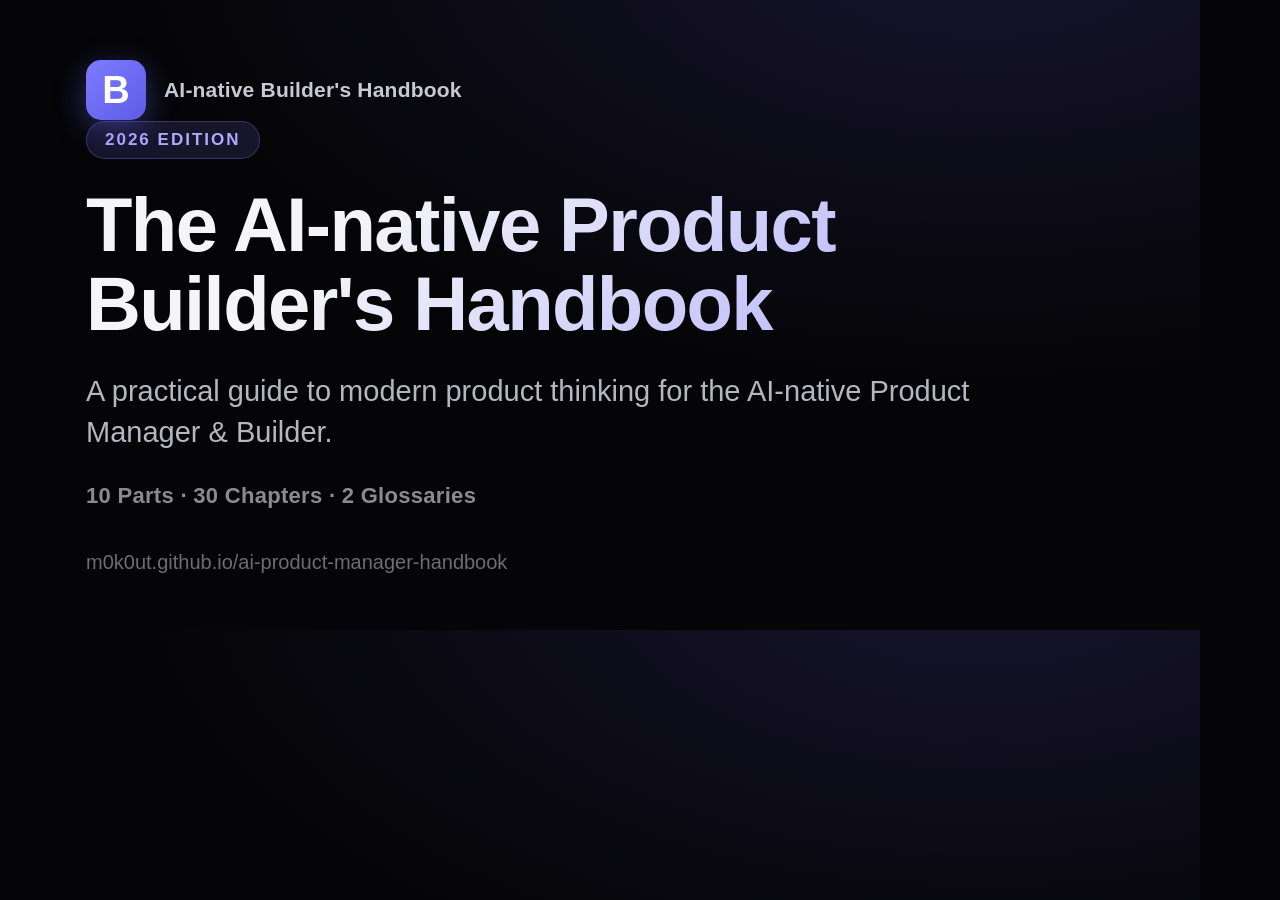
==== scripts/og_card.html @ b9b87969 "Reposition around the AI-native Product Builder Rename to "The AI-native Product Builder's Handbook"" ====
<!DOCTYPE html>
<!--
  Social preview (Open Graph) card for The AI-native Product Builder's Handbook.
  Regenerate docs/og.png after any title/positioning change:

    "/Applications/Google Chrome.app/Contents/MacOS/Google Chrome" \
      --headless --disable-gpu --force-device-scale-factor=1 --hide-scrollbars \
      --window-size=1200,630 --screenshot=docs/og.png \
      "file://$PWD/scripts/og_card.html"
-->
<html lang="en">
<head>
<meta charset="utf-8" />
<style>
  * { margin: 0; padding: 0; box-sizing: border-box; }
  html, body { width: 1200px; height: 630px; overflow: hidden; }
  body {
    background: radial-gradient(125% 125% at 82% -10%, #17142e 0%, #050507 56%);
    color: #f5f5f7;
    font-family: -apple-system, BlinkMacSystemFont, "Segoe UI", Helvetica, Arial, sans-serif;
    display: flex; flex-direction: column; justify-content: center;
    padding: 0 86px; position: relative; -webkit-font-smoothing: antialiased;
  }
  .brand { position: absolute; top: 60px; left: 86px; display: flex; align-items: center; gap: 18px; }
  .mark {
    width: 60px; height: 60px; border-radius: 15px;
    background: linear-gradient(135deg, #7d7bff, #5e5ce6);
    display: flex; align-items: center; justify-content: center;
    font-size: 38px; font-weight: 800; color: #fff;
    box-shadow: 0 8px 30px rgba(94, 92, 230, 0.45);
  }
  .brand-text { font-size: 21px; font-weight: 600; color: #c9c9d4; letter-spacing: 0.2px; }
  .edition {
    align-self: flex-start; font-size: 17px; font-weight: 700; letter-spacing: 2px;
    text-transform: uppercase; color: #b3a8ff;
    background: rgba(125, 123, 255, 0.14); border: 1px solid rgba(125, 123, 255, 0.32);
    padding: 8px 18px; border-radius: 999px; margin-bottom: 26px;
  }
  h1 {
    font-size: 76px; line-height: 1.04; font-weight: 800; letter-spacing: -1.6px;
    background: linear-gradient(135deg, #f5f5f7 26%, #8f8cff 120%);
    -webkit-background-clip: text; background-clip: text; -webkit-text-fill-color: transparent;
    max-width: 1010px; margin-bottom: 28px;
  }
  .lede { font-size: 29px; line-height: 1.42; color: #b6b6c0; max-width: 950px; margin-bottom: 30px; }
  .stats { font-size: 22px; font-weight: 600; color: #8a8a92; letter-spacing: 0.3px; }
  .url { position: absolute; bottom: 56px; left: 86px; font-size: 20px; font-weight: 500; color: #6c6c78; }
</style>
</head>
<body>
  <div class="brand">
    <div class="mark">B</div>
    <div class="brand-text">AI-native Builder's Handbook</div>
  </div>
  <span class="edition">2026 Edition</span>
  <h1>The AI-native Product Builder's Handbook</h1>
  <div class="lede">A practical guide to modern product thinking for the AI-native Product Manager &amp; Builder.</div>
  <div class="stats">10 Parts · 30 Chapters · 2 Glossaries</div>
  <div class="url">m0k0ut.github.io/ai-product-manager-handbook</div>
</body>
</html>
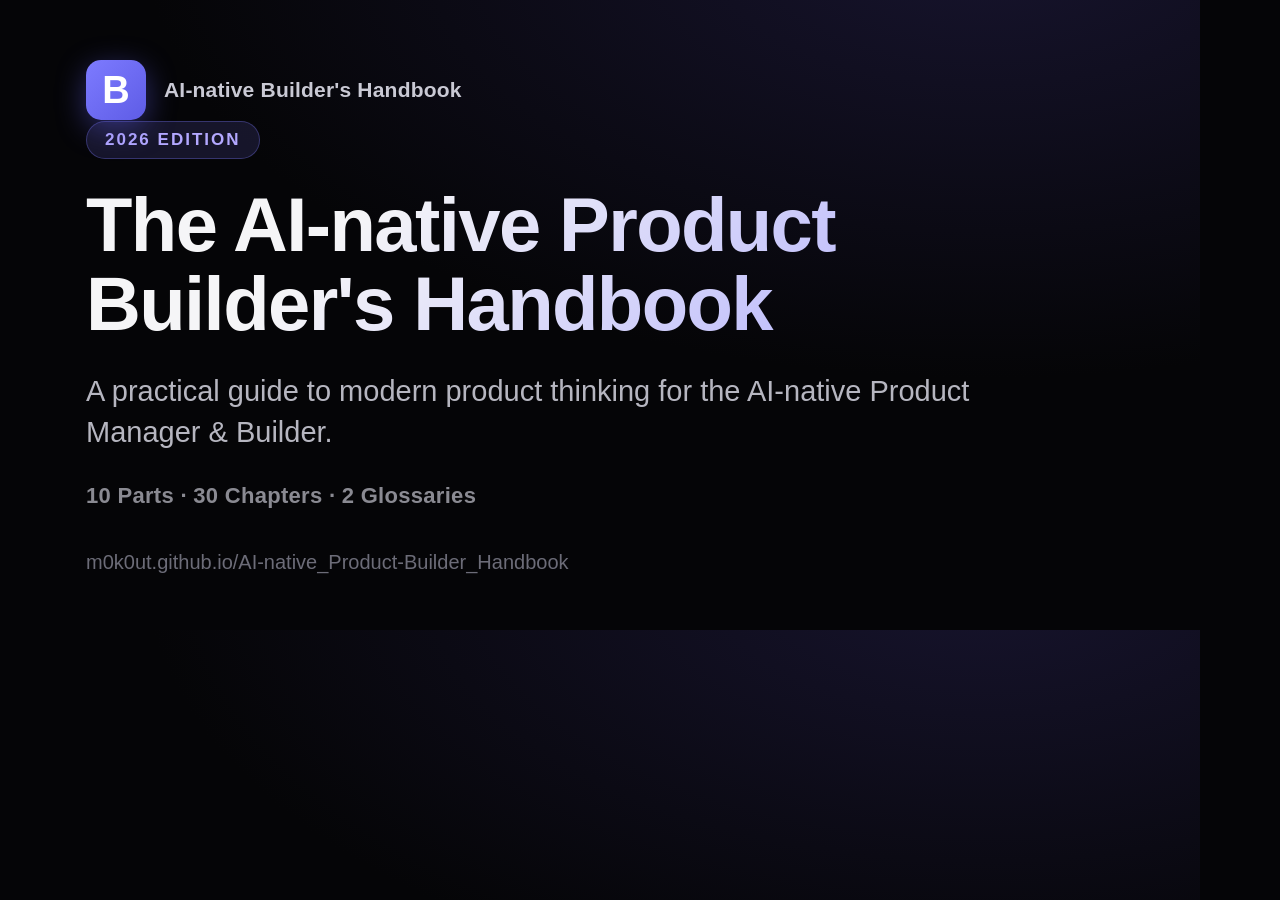
==== commit ecbcd4fb: "Update repo and Pages URLs for the AI-native_Product-Builder_Handbook rename Point all repo and GitH" ====
--- a/scripts/og_card.html
+++ b/scripts/og_card.html
@@ -56,6 +56,6 @@
   <h1>The AI-native Product Builder's Handbook</h1>
   <div class="lede">A practical guide to modern product thinking for the AI-native Product Manager &amp; Builder.</div>
   <div class="stats">10 Parts · 30 Chapters · 2 Glossaries</div>
-  <div class="url">m0k0ut.github.io/ai-product-manager-handbook</div>
+  <div class="url">m0k0ut.github.io/AI-native_Product-Builder_Handbook</div>
 </body>
 </html>
